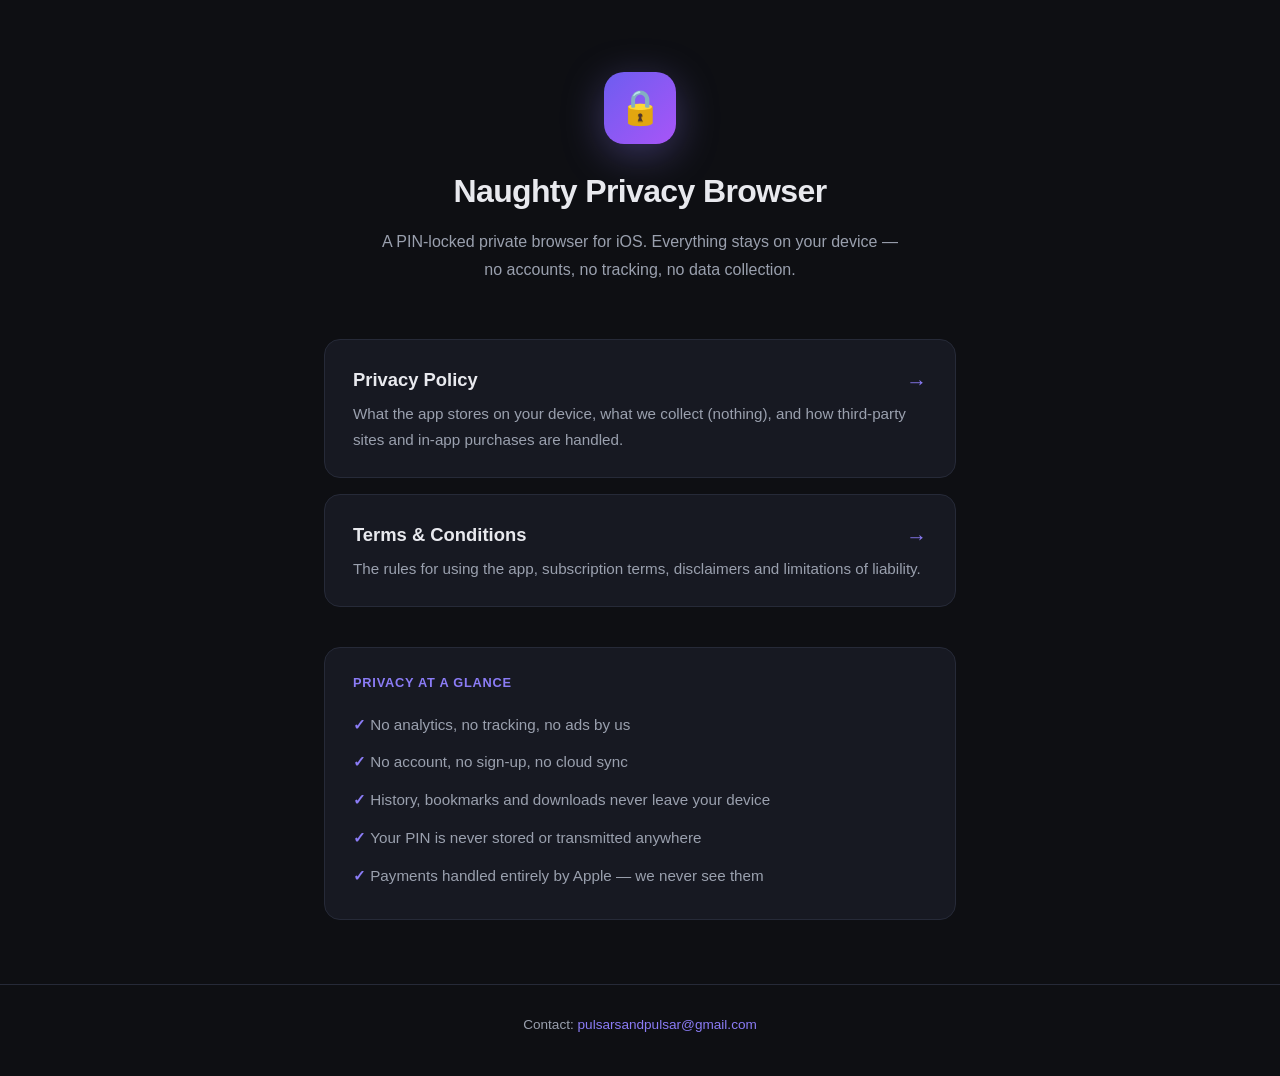
==== index.html @ d6dca923 "Create index.html" ====
<!DOCTYPE html>
<html lang="en">
<head>
<meta charset="UTF-8">
<meta name="viewport" content="width=device-width, initial-scale=1.0">
<meta name="description" content="Naughty Privacy Browser — legal information, privacy policy and terms &amp; conditions.">
<title>Naughty Privacy Browser — Legal</title>
<style>
    :root {
        --bg: #0e0f13;
        --card: #171922;
        --text: #e8e9ee;
        --muted: #9aa0ae;
        --accent: #8b7cf6;
        --border: #262a38;
    }
    * { margin: 0; padding: 0; box-sizing: border-box; }
    body {
        font-family: -apple-system, BlinkMacSystemFont, "Segoe UI", Roboto, Helvetica, Arial, sans-serif;
        background: var(--bg);
        color: var(--text);
        line-height: 1.7;
        min-height: 100vh;
        display: flex;
        flex-direction: column;
    }
    header {
        text-align: center;
        padding: 72px 24px 40px;
    }
    .lock-badge {
        display: inline-flex;
        align-items: center;
        justify-content: center;
        width: 72px;
        height: 72px;
        border-radius: 20px;
        background: linear-gradient(135deg, #6d5df0, #a855f7);
        font-size: 34px;
        margin-bottom: 20px;
        box-shadow: 0 10px 40px rgba(139, 124, 246, 0.35);
    }
    h1 { font-size: 2rem; font-weight: 700; letter-spacing: -0.02em; }
    header p { color: var(--muted); margin-top: 10px; max-width: 520px; margin-left: auto; margin-right: auto; }
    main {
        flex: 1;
        width: 100%;
        max-width: 680px;
        margin: 0 auto;
        padding: 0 24px 64px;
    }
    .cards { display: grid; gap: 16px; margin-top: 16px; }
    .card {
        display: block;
        background: var(--card);
        border: 1px solid var(--border);
        border-radius: 16px;
        padding: 24px 28px;
        text-decoration: none;
        color: var(--text);
        transition: transform 0.15s ease, border-color 0.15s ease;
    }
    .card:hover { transform: translateY(-2px); border-color: var(--accent); }
    .card h2 { font-size: 1.15rem; margin-bottom: 6px; }
    .card p { color: var(--muted); font-size: 0.95rem; }
    .card .arrow { float: right; color: var(--accent); font-size: 1.3rem; }
    .highlights {
        margin-top: 40px;
        background: var(--card);
        border: 1px solid var(--border);
        border-radius: 16px;
        padding: 24px 28px;
    }
    .highlights h3 { font-size: 1rem; margin-bottom: 12px; color: var(--accent); text-transform: uppercase; letter-spacing: 0.06em; font-size: 0.8rem; }
    .highlights ul { list-style: none; }
    .highlights li { padding: 6px 0; color: var(--muted); font-size: 0.95rem; }
    .highlights li::before { content: "✓  "; color: var(--accent); font-weight: 700; }
    footer {
        text-align: center;
        padding: 28px 24px 40px;
        color: var(--muted);
        font-size: 0.85rem;
        border-top: 1px solid var(--border);
    }
    footer a { color: var(--accent); text-decoration: none; }
</style>
</head>
<body>
<header>
    <div class="lock-badge">🔒</div>
    <h1>Naughty Privacy Browser</h1>
    <p>A PIN-locked private browser for iOS. Everything stays on your device — no accounts, no tracking, no data collection.</p>
</header>

<main>
    <div class="cards">
        <a class="card" href="privacy.html">
            <span class="arrow">→</span>
            <h2>Privacy Policy</h2>
            <p>What the app stores on your device, what we collect (nothing), and how third-party sites and in-app purchases are handled.</p>
        </a>
        <a class="card" href="terms.html">
            <span class="arrow">→</span>
            <h2>Terms &amp; Conditions</h2>
            <p>The rules for using the app, subscription terms, disclaimers and limitations of liability.</p>
        </a>
    </div>

    <div class="highlights">
        <h3>Privacy at a glance</h3>
        <ul>
            <li>No analytics, no tracking, no ads by us</li>
            <li>No account, no sign-up, no cloud sync</li>
            <li>History, bookmarks and downloads never leave your device</li>
            <li>Your PIN is never stored or transmitted anywhere</li>
            <li>Payments handled entirely by Apple — we never see them</li>
        </ul>
    </div>
</main>

<footer>
    <p>Contact: <a href="mailto:pulsarsandpulsar@gmail.com">pulsarsandpulsar@gmail.com</a></p>
</footer>
</body>
</html>
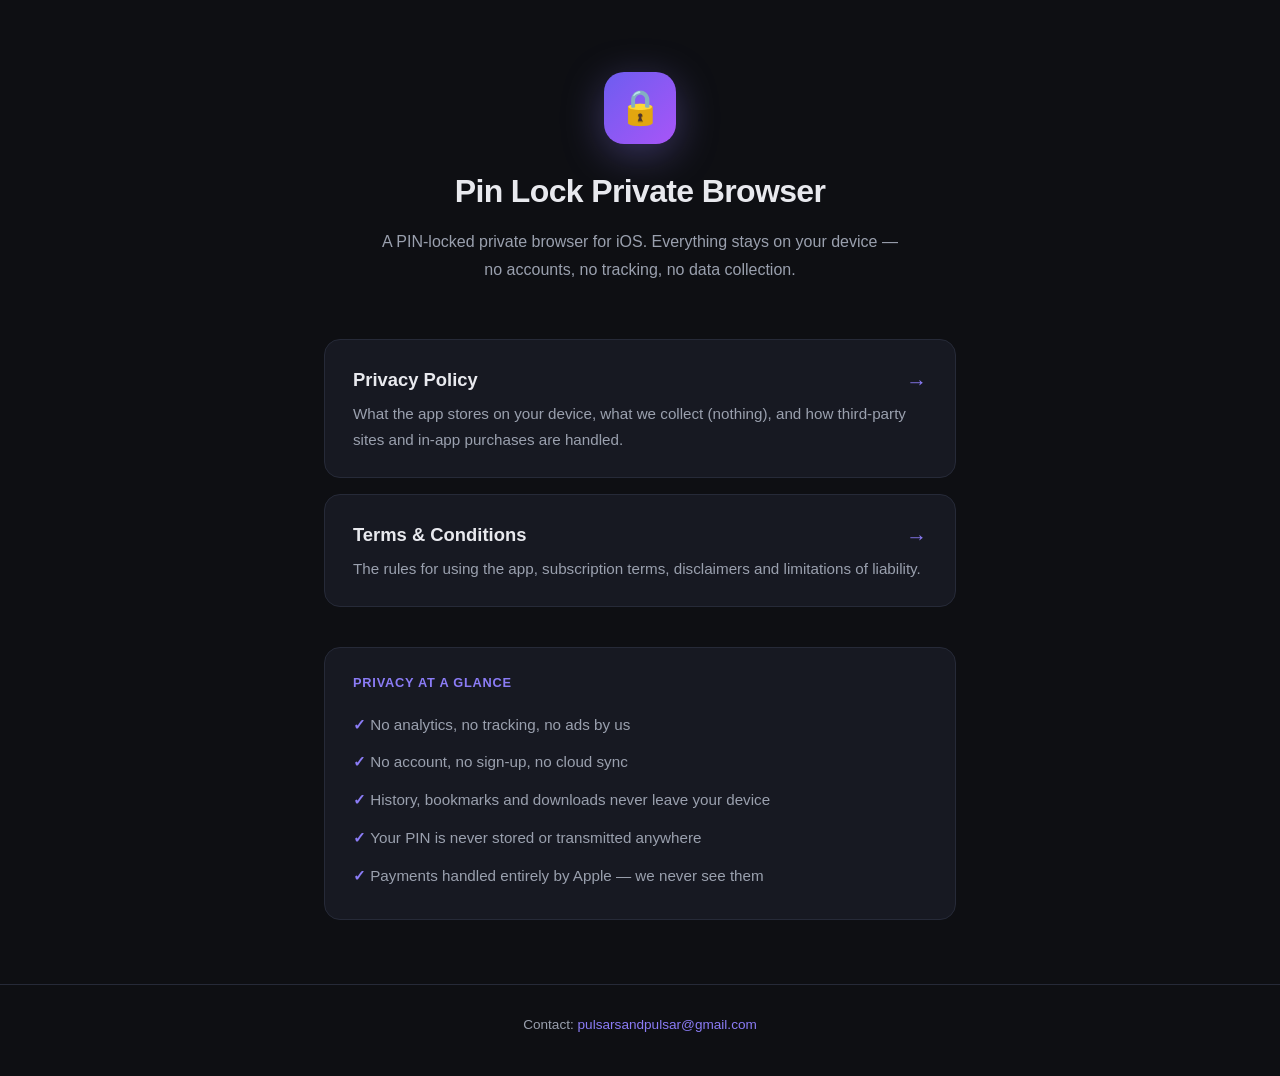
==== commit f5f756c5: "Update index.html" ====
--- a/index.html
+++ b/index.html
@@ -3,8 +3,8 @@
 <head>
 <meta charset="UTF-8">
 <meta name="viewport" content="width=device-width, initial-scale=1.0">
-<meta name="description" content="Naughty Privacy Browser — legal information, privacy policy and terms &amp; conditions.">
-<title>Naughty Privacy Browser — Legal</title>
+<meta name="description" content="Pin Lock Private Browser — legal information, privacy policy and terms &amp; conditions.">
+<title>Pin Lock Private Browser— Legal</title>
 <style>
     :root {
         --bg: #0e0f13;
@@ -88,7 +88,7 @@
 <body>
 <header>
     <div class="lock-badge">🔒</div>
-    <h1>Naughty Privacy Browser</h1>
+    <h1>Pin Lock Private Browser</h1>
     <p>A PIN-locked private browser for iOS. Everything stays on your device — no accounts, no tracking, no data collection.</p>
 </header>
 
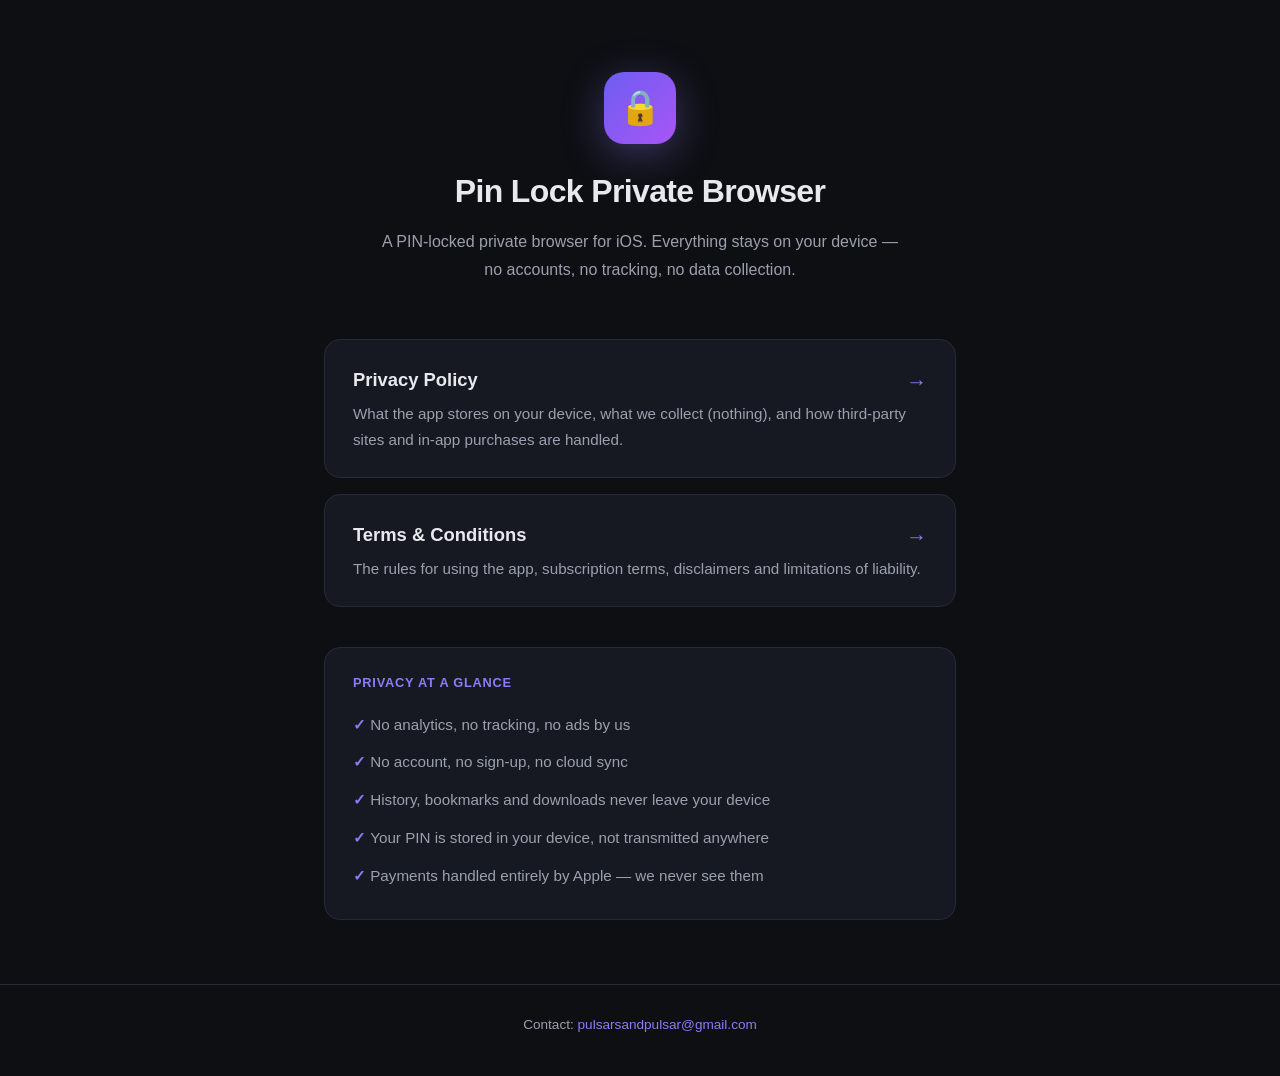
==== commit 854f67eb: "Update index.html" ====
--- a/index.html
+++ b/index.html
@@ -112,7 +112,7 @@
             <li>No analytics, no tracking, no ads by us</li>
             <li>No account, no sign-up, no cloud sync</li>
             <li>History, bookmarks and downloads never leave your device</li>
-            <li>Your PIN is never stored or transmitted anywhere</li>
+            <li>Your PIN is stored in your device, not transmitted anywhere</li>
             <li>Payments handled entirely by Apple — we never see them</li>
         </ul>
     </div>
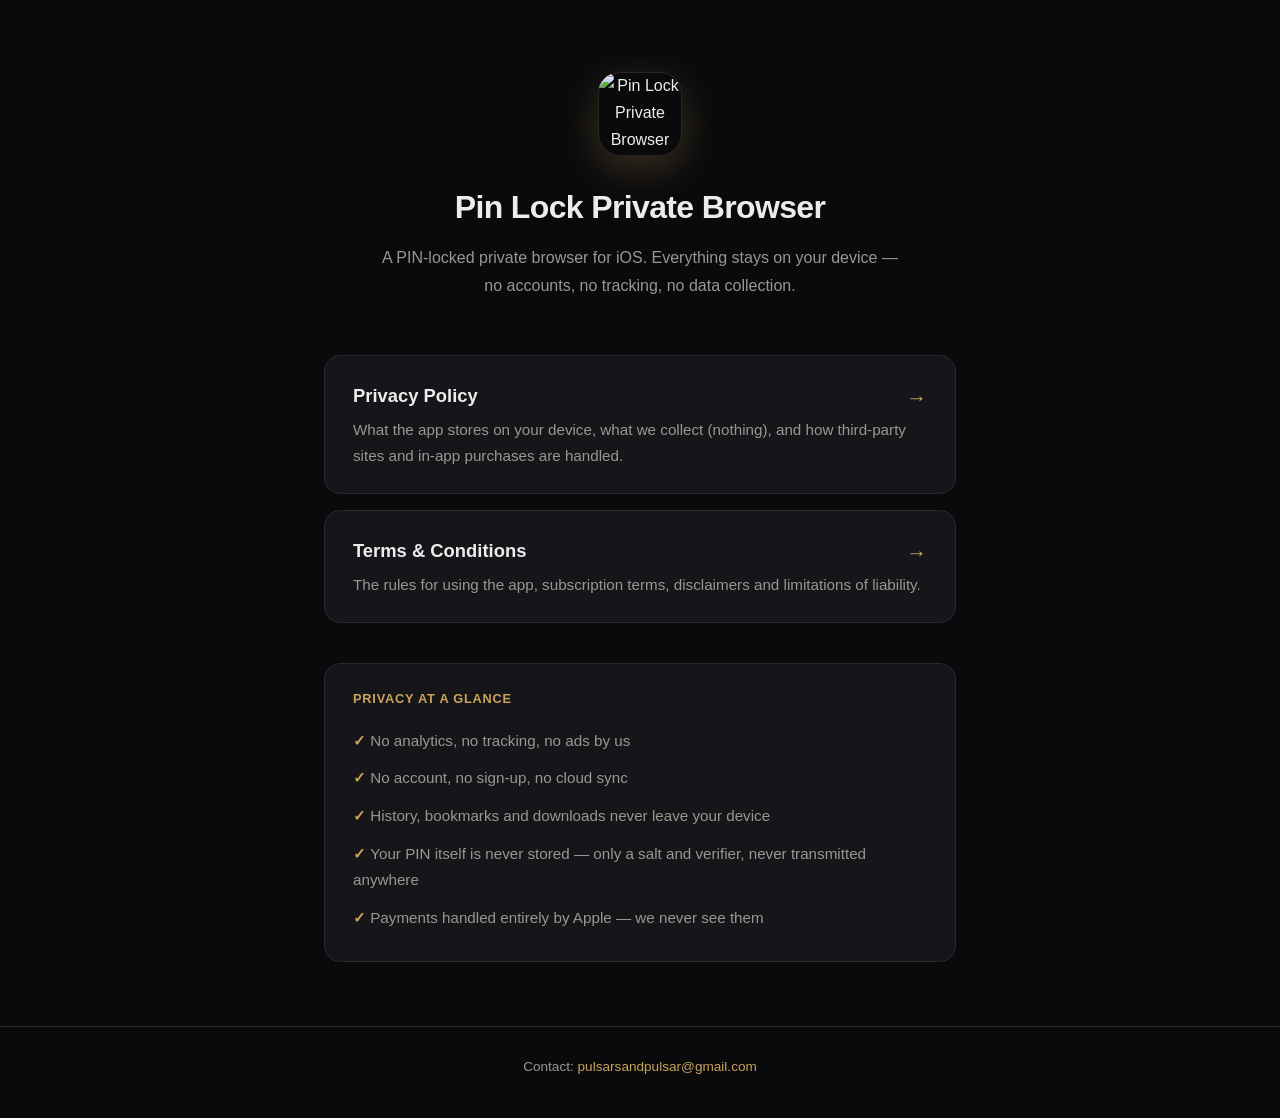
==== commit 7d2a00ef: "Add files via upload" ====
--- a/index.html
+++ b/index.html
@@ -3,16 +3,19 @@
 <head>
 <meta charset="UTF-8">
 <meta name="viewport" content="width=device-width, initial-scale=1.0">
+<meta name="theme-color" content="#0a0a0c">
 <meta name="description" content="Pin Lock Private Browser — legal information, privacy policy and terms &amp; conditions.">
-<title>Pin Lock Private Browser— Legal</title>
+<title>Pin Lock Private Browser — Legal</title>
+<link rel="icon" type="image/png" href="assets/favicon.png">
 <style>
     :root {
-        --bg: #0e0f13;
-        --card: #171922;
-        --text: #e8e9ee;
-        --muted: #9aa0ae;
-        --accent: #8b7cf6;
-        --border: #262a38;
+        --bg: #0a0a0c;
+        --card: #16161a;
+        --text: #ececec;
+        --muted: #9b968f;
+        --accent: #c9a35a;
+        --accent-bright: #e9c67e;
+        --border: #29292e;
     }
     * { margin: 0; padding: 0; box-sizing: border-box; }
     body {
@@ -28,18 +31,18 @@
         text-align: center;
         padding: 72px 24px 40px;
     }
-    .lock-badge {
+    .badge {
         display: inline-flex;
         align-items: center;
         justify-content: center;
-        width: 72px;
-        height: 72px;
-        border-radius: 20px;
-        background: linear-gradient(135deg, #6d5df0, #a855f7);
-        font-size: 34px;
-        margin-bottom: 20px;
-        box-shadow: 0 10px 40px rgba(139, 124, 246, 0.35);
+        width: 84px;
+        height: 84px;
+        border-radius: 22px;
+        overflow: hidden;
+        margin-bottom: 24px;
+        box-shadow: 0 12px 40px rgba(201, 163, 90, 0.25), 0 0 0 1px rgba(201, 163, 90, 0.18) inset;
     }
+    .badge img { width: 100%; height: 100%; display: block; }
     h1 { font-size: 2rem; font-weight: 700; letter-spacing: -0.02em; }
     header p { color: var(--muted); margin-top: 10px; max-width: 520px; margin-left: auto; margin-right: auto; }
     main {
@@ -71,7 +74,7 @@
         border-radius: 16px;
         padding: 24px 28px;
     }
-    .highlights h3 { font-size: 1rem; margin-bottom: 12px; color: var(--accent); text-transform: uppercase; letter-spacing: 0.06em; font-size: 0.8rem; }
+    .highlights h3 { margin-bottom: 12px; color: var(--accent); text-transform: uppercase; letter-spacing: 0.06em; font-size: 0.8rem; }
     .highlights ul { list-style: none; }
     .highlights li { padding: 6px 0; color: var(--muted); font-size: 0.95rem; }
     .highlights li::before { content: "✓  "; color: var(--accent); font-weight: 700; }
@@ -83,11 +86,12 @@
         border-top: 1px solid var(--border);
     }
     footer a { color: var(--accent); text-decoration: none; }
+    footer a:hover { color: var(--accent-bright); }
 </style>
 </head>
 <body>
 <header>
-    <div class="lock-badge">🔒</div>
+    <div class="badge"><img src="assets/icon-256.png" alt="Pin Lock Private Browser icon"></div>
     <h1>Pin Lock Private Browser</h1>
     <p>A PIN-locked private browser for iOS. Everything stays on your device — no accounts, no tracking, no data collection.</p>
 </header>
@@ -112,7 +116,7 @@
             <li>No analytics, no tracking, no ads by us</li>
             <li>No account, no sign-up, no cloud sync</li>
             <li>History, bookmarks and downloads never leave your device</li>
-            <li>Your PIN is stored in your device, not transmitted anywhere</li>
+            <li>Your PIN itself is never stored — only a salt and verifier, never transmitted anywhere</li>
             <li>Payments handled entirely by Apple — we never see them</li>
         </ul>
     </div>
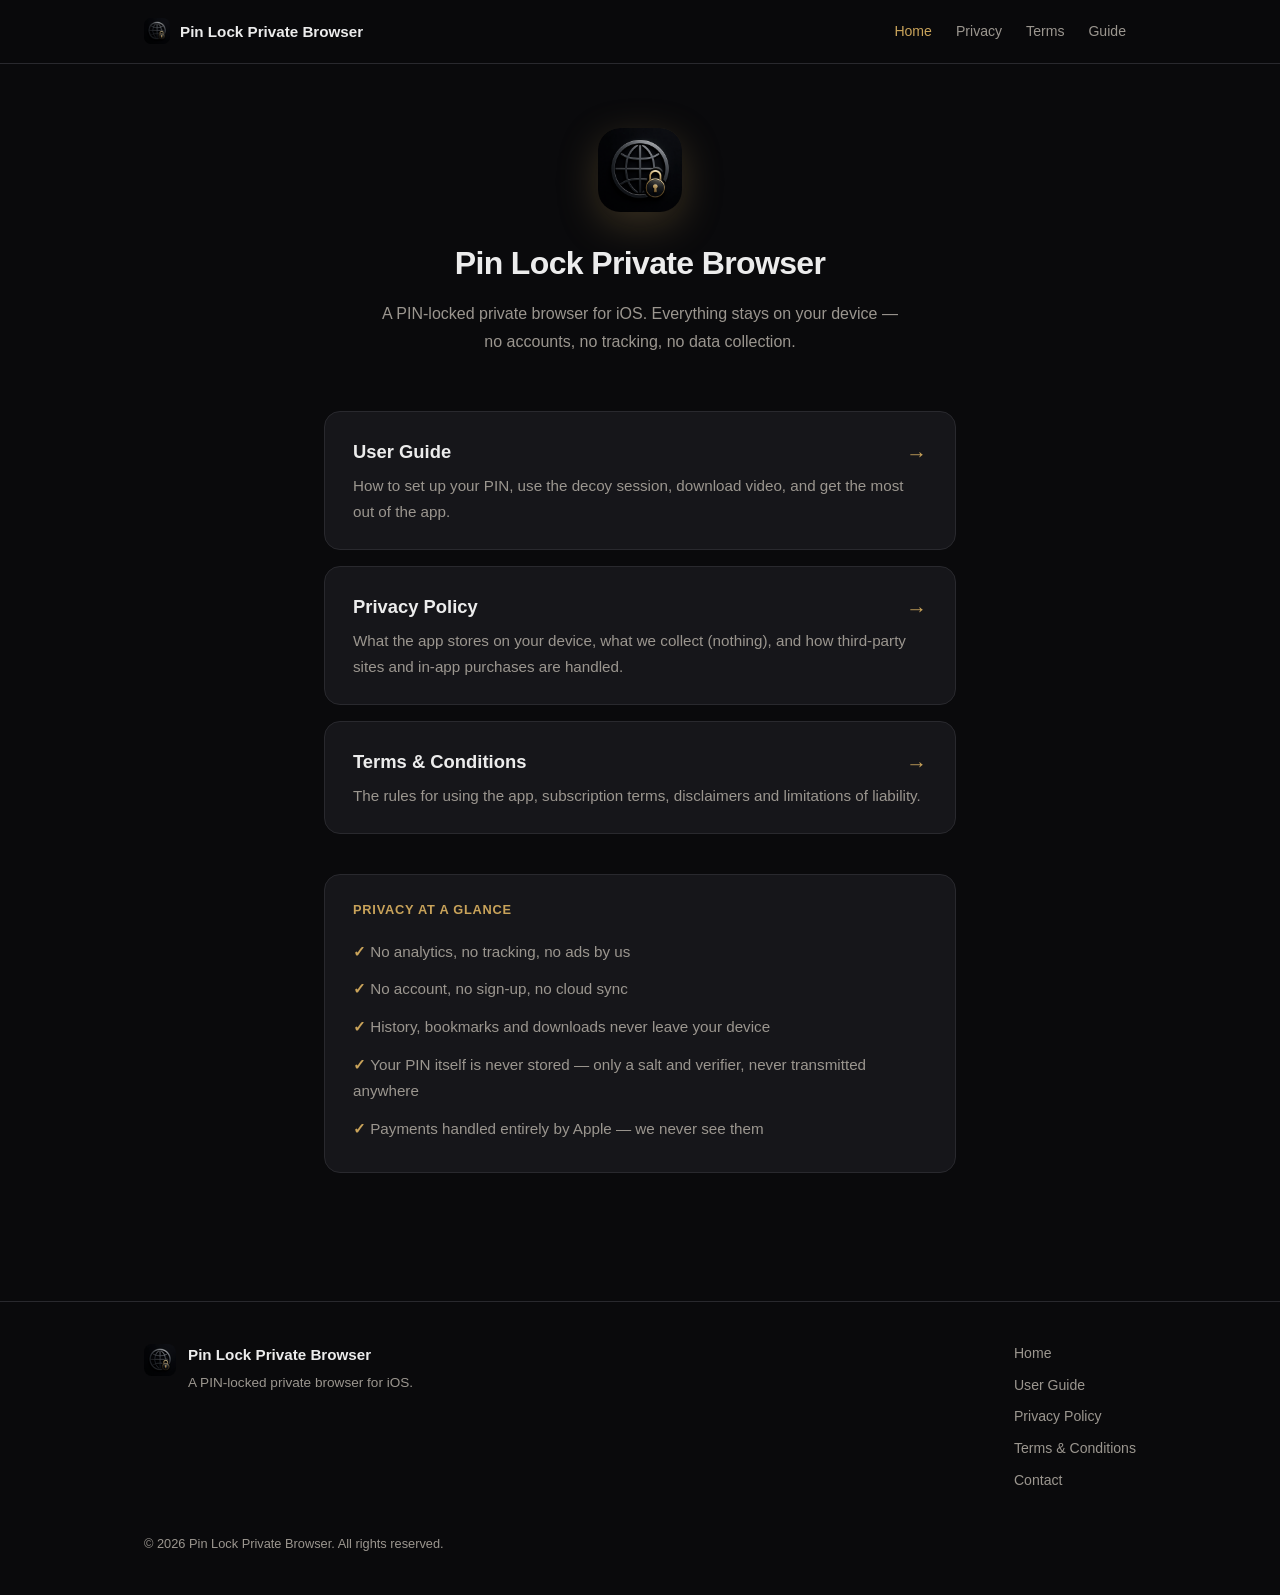
==== commit 066fb32b: "Add files via upload" ====
--- a/index.html
+++ b/index.html
@@ -4,100 +4,72 @@
 <meta charset="UTF-8">
 <meta name="viewport" content="width=device-width, initial-scale=1.0">
 <meta name="theme-color" content="#0a0a0c">
-<meta name="description" content="Pin Lock Private Browser — legal information, privacy policy and terms &amp; conditions.">
-<title>Pin Lock Private Browser — Legal</title>
-<link rel="icon" type="image/png" href="assets/favicon.png">
-<style>
-    :root {
-        --bg: #0a0a0c;
-        --card: #16161a;
-        --text: #ececec;
-        --muted: #9b968f;
-        --accent: #c9a35a;
-        --accent-bright: #e9c67e;
-        --border: #29292e;
-    }
-    * { margin: 0; padding: 0; box-sizing: border-box; }
-    body {
-        font-family: -apple-system, BlinkMacSystemFont, "Segoe UI", Roboto, Helvetica, Arial, sans-serif;
-        background: var(--bg);
-        color: var(--text);
-        line-height: 1.7;
-        min-height: 100vh;
-        display: flex;
-        flex-direction: column;
-    }
-    header {
-        text-align: center;
-        padding: 72px 24px 40px;
-    }
-    .badge {
-        display: inline-flex;
-        align-items: center;
-        justify-content: center;
-        width: 84px;
-        height: 84px;
-        border-radius: 22px;
-        overflow: hidden;
-        margin-bottom: 24px;
-        box-shadow: 0 12px 40px rgba(201, 163, 90, 0.25), 0 0 0 1px rgba(201, 163, 90, 0.18) inset;
-    }
-    .badge img { width: 100%; height: 100%; display: block; }
-    h1 { font-size: 2rem; font-weight: 700; letter-spacing: -0.02em; }
-    header p { color: var(--muted); margin-top: 10px; max-width: 520px; margin-left: auto; margin-right: auto; }
-    main {
-        flex: 1;
-        width: 100%;
-        max-width: 680px;
-        margin: 0 auto;
-        padding: 0 24px 64px;
-    }
-    .cards { display: grid; gap: 16px; margin-top: 16px; }
-    .card {
-        display: block;
-        background: var(--card);
-        border: 1px solid var(--border);
-        border-radius: 16px;
-        padding: 24px 28px;
-        text-decoration: none;
-        color: var(--text);
-        transition: transform 0.15s ease, border-color 0.15s ease;
-    }
-    .card:hover { transform: translateY(-2px); border-color: var(--accent); }
-    .card h2 { font-size: 1.15rem; margin-bottom: 6px; }
-    .card p { color: var(--muted); font-size: 0.95rem; }
-    .card .arrow { float: right; color: var(--accent); font-size: 1.3rem; }
-    .highlights {
-        margin-top: 40px;
-        background: var(--card);
-        border: 1px solid var(--border);
-        border-radius: 16px;
-        padding: 24px 28px;
-    }
-    .highlights h3 { margin-bottom: 12px; color: var(--accent); text-transform: uppercase; letter-spacing: 0.06em; font-size: 0.8rem; }
-    .highlights ul { list-style: none; }
-    .highlights li { padding: 6px 0; color: var(--muted); font-size: 0.95rem; }
-    .highlights li::before { content: "✓  "; color: var(--accent); font-weight: 700; }
-    footer {
-        text-align: center;
-        padding: 28px 24px 40px;
-        color: var(--muted);
-        font-size: 0.85rem;
-        border-top: 1px solid var(--border);
-    }
-    footer a { color: var(--accent); text-decoration: none; }
-    footer a:hover { color: var(--accent-bright); }
-</style>
+<title>Pin Lock Private Browser — Legal &amp; Support</title>
+<meta name="description" content="Pin Lock Private Browser — legal information, privacy policy, terms &amp; conditions, and the user guide.">
+
+<link rel="icon" type="image/png" sizes="32x32" href="assets/icon-32.png">
+<link rel="icon" type="image/png" sizes="16x16" href="assets/icon-16.png">
+<link rel="apple-touch-icon" href="assets/icon-180.png">
+<link rel="stylesheet" href="assets/styles.css">
+
+<meta property="og:type" content="website">
+<meta property="og:site_name" content="Pin Lock Private Browser">
+<meta property="og:title" content="Pin Lock Private Browser — Legal &amp; Support">
+<meta property="og:description" content="A PIN-locked private browser for iOS. Everything stays on your device — no accounts, no tracking, no data collection.">
+<meta property="og:image" content="https://pulsarsandpulsar-stack.github.io/Pin-Lock-Private-Browser/assets/icon-256.png">
+<meta property="og:url" content="https://pulsarsandpulsar-stack.github.io/Pin-Lock-Private-Browser/index.html">
+<meta name="twitter:card" content="summary">
+<meta name="twitter:title" content="Pin Lock Private Browser — Legal &amp; Support">
+<meta name="twitter:description" content="A PIN-locked private browser for iOS. Everything stays on your device — no accounts, no tracking, no data collection.">
+<meta name="twitter:image" content="https://pulsarsandpulsar-stack.github.io/Pin-Lock-Private-Browser/assets/icon-256.png">
+
+<script type="application/ld+json">
+{
+  "@context": "https://schema.org",
+  "@type": "SoftwareApplication",
+  "name": "Pin Lock Private Browser",
+  "operatingSystem": "iOS",
+  "applicationCategory": "UtilitiesApplication",
+  "url": "https://pulsarsandpulsar-stack.github.io/Pin-Lock-Private-Browser/index.html",
+  "image": "https://pulsarsandpulsar-stack.github.io/Pin-Lock-Private-Browser/assets/icon-256.png",
+  "description": "A PIN-locked private browser for iOS. Everything stays on your device — no accounts, no tracking, no data collection.",
+  "offers": [
+    { "@type": "Offer", "name": "Pro Monthly", "price": "0.99", "priceCurrency": "USD", "category": "subscription" },
+    { "@type": "Offer", "name": "Pro Yearly", "price": "7.99", "priceCurrency": "USD", "category": "subscription" }
+  ]
+}
+</script>
 </head>
 <body>
-<header>
+
+<header class="site-header">
+    <div class="header-inner">
+        <a class="brand" href="index.html">
+            <img src="assets/icon-32.png" alt="">
+            <span>Pin Lock Private Browser</span>
+        </a>
+        <nav class="site-nav" aria-label="Primary">
+            <a href="index.html" aria-current="page">Home</a>
+            <a href="privacy.html">Privacy</a>
+            <a href="terms.html">Terms</a>
+            <a href="guide.html">Guide</a>
+        </nav>
+    </div>
+</header>
+
+<div class="hero">
     <div class="badge"><img src="assets/icon-256.png" alt="Pin Lock Private Browser icon"></div>
     <h1>Pin Lock Private Browser</h1>
     <p>A PIN-locked private browser for iOS. Everything stays on your device — no accounts, no tracking, no data collection.</p>
-</header>
+</div>
 
-<main>
+<main class="home">
     <div class="cards">
+        <a class="card" href="guide.html">
+            <span class="arrow">→</span>
+            <h2>User Guide</h2>
+            <p>How to set up your PIN, use the decoy session, download video, and get the most out of the app.</p>
+        </a>
         <a class="card" href="privacy.html">
             <span class="arrow">→</span>
             <h2>Privacy Policy</h2>
@@ -122,8 +94,26 @@
     </div>
 </main>
 
-<footer>
-    <p>Contact: <a href="mailto:pulsarsandpulsar@gmail.com">pulsarsandpulsar@gmail.com</a></p>
+<footer class="site-footer">
+    <div class="footer-inner">
+        <div class="footer-brand">
+            <img src="assets/icon-32.png" alt="">
+            <div>
+                <strong>Pin Lock Private Browser</strong>
+                <p>A PIN-locked private browser for iOS.</p>
+            </div>
+        </div>
+        <nav class="footer-links" aria-label="Footer">
+            <a href="index.html">Home</a>
+            <a href="guide.html">User Guide</a>
+            <a href="privacy.html">Privacy Policy</a>
+            <a href="terms.html">Terms &amp; Conditions</a>
+            <a href="mailto:pulsarsandpulsar@gmail.com">Contact</a>
+        </nav>
+    </div>
+    <p class="copyright">© <span id="copyright-year">2026</span> Pin Lock Private Browser. All rights reserved.</p>
 </footer>
+
+<script src="assets/script.js"></script>
 </body>
 </html>
--- a/assets/styles.css
+++ b/assets/styles.css
@@ -0,0 +1,396 @@
+/* Pin Lock Private Browser — shared site styles */
+
+:root {
+    --bg: #0a0a0c;
+    --card: #16161a;
+    --text: #ececec;
+    --muted: #9b968f;
+    --accent: #c9a35a;
+    --accent-bright: #e9c67e;
+    --border: #29292e;
+    --header-h: 64px;
+}
+
+* { margin: 0; padding: 0; box-sizing: border-box; }
+
+html { scroll-behavior: smooth; scroll-padding-top: calc(var(--header-h) + 16px); }
+
+body {
+    font-family: -apple-system, BlinkMacSystemFont, "Segoe UI", Roboto, Helvetica, Arial, sans-serif;
+    background: var(--bg);
+    color: var(--text);
+    line-height: 1.7;
+    min-height: 100vh;
+    display: flex;
+    flex-direction: column;
+}
+
+a { color: var(--accent); }
+a:hover { color: var(--accent-bright); }
+
+/* ---------- Header ---------- */
+
+.site-header {
+    position: sticky;
+    top: 0;
+    z-index: 50;
+    height: var(--header-h);
+    display: flex;
+    align-items: center;
+    background: rgba(10, 10, 12, 0.85);
+    backdrop-filter: saturate(140%) blur(10px);
+    -webkit-backdrop-filter: saturate(140%) blur(10px);
+    border-bottom: 1px solid var(--border);
+}
+
+.header-inner {
+    width: 100%;
+    max-width: 1040px;
+    margin: 0 auto;
+    padding: 0 24px;
+    display: flex;
+    align-items: center;
+    justify-content: space-between;
+    gap: 16px;
+}
+
+.brand {
+    display: flex;
+    align-items: center;
+    gap: 10px;
+    text-decoration: none;
+    color: var(--text);
+    font-weight: 600;
+    font-size: 0.95rem;
+    white-space: nowrap;
+}
+.brand img { width: 26px; height: 26px; border-radius: 7px; display: block; }
+
+.site-nav { display: flex; gap: 4px; flex-wrap: wrap; }
+.site-nav a {
+    color: var(--muted);
+    text-decoration: none;
+    font-size: 0.88rem;
+    padding: 8px 10px;
+    border-radius: 8px;
+    transition: color 0.15s ease, background 0.15s ease;
+}
+.site-nav a:hover { color: var(--text); background: var(--card); }
+.site-nav a[aria-current="page"] { color: var(--accent); }
+
+/* ---------- Footer ---------- */
+
+.site-footer {
+    border-top: 1px solid var(--border);
+    margin-top: 64px;
+}
+.footer-inner {
+    max-width: 1040px;
+    margin: 0 auto;
+    padding: 40px 24px 20px;
+    display: flex;
+    flex-wrap: wrap;
+    gap: 24px;
+    justify-content: space-between;
+}
+.footer-brand { display: flex; align-items: flex-start; gap: 12px; max-width: 340px; }
+.footer-brand img { width: 32px; height: 32px; border-radius: 8px; margin-top: 2px; }
+.footer-brand strong { display: block; font-size: 0.95rem; }
+.footer-brand p { color: var(--muted); font-size: 0.85rem; margin-top: 4px; }
+.footer-links { display: flex; flex-direction: column; gap: 8px; font-size: 0.88rem; }
+.footer-links a { color: var(--muted); text-decoration: none; }
+.footer-links a:hover { color: var(--accent); }
+.copyright {
+    max-width: 1040px;
+    margin: 0 auto;
+    padding: 20px 24px 40px;
+    color: var(--muted);
+    font-size: 0.8rem;
+}
+
+/* ---------- Homepage ---------- */
+
+.hero { text-align: center; padding: 64px 24px 40px; }
+.badge {
+    display: inline-flex;
+    align-items: center;
+    justify-content: center;
+    width: 84px;
+    height: 84px;
+    border-radius: 22px;
+    overflow: hidden;
+    margin-bottom: 24px;
+    box-shadow: 0 12px 40px rgba(201, 163, 90, 0.25), 0 0 0 1px rgba(201, 163, 90, 0.18) inset;
+}
+.badge img { width: 100%; height: 100%; display: block; }
+.hero h1 { font-size: 2rem; font-weight: 700; letter-spacing: -0.02em; }
+.hero p { color: var(--muted); margin-top: 10px; max-width: 520px; margin-left: auto; margin-right: auto; }
+
+main.home {
+    flex: 1;
+    width: 100%;
+    max-width: 680px;
+    margin: 0 auto;
+    padding: 0 24px 64px;
+}
+.cards { display: grid; gap: 16px; margin-top: 16px; }
+.card {
+    display: block;
+    background: var(--card);
+    border: 1px solid var(--border);
+    border-radius: 16px;
+    padding: 24px 28px;
+    text-decoration: none;
+    color: var(--text);
+    transition: transform 0.15s ease, border-color 0.15s ease;
+}
+.card:hover { transform: translateY(-2px); border-color: var(--accent); }
+.card h2 { font-size: 1.15rem; margin-bottom: 6px; }
+.card p { color: var(--muted); font-size: 0.95rem; }
+.card .arrow { float: right; color: var(--accent); font-size: 1.3rem; }
+.highlights {
+    margin-top: 40px;
+    background: var(--card);
+    border: 1px solid var(--border);
+    border-radius: 16px;
+    padding: 24px 28px;
+}
+.highlights h3 { margin-bottom: 12px; color: var(--accent); text-transform: uppercase; letter-spacing: 0.06em; font-size: 0.8rem; }
+.highlights ul { list-style: none; }
+.highlights li { padding: 6px 0; color: var(--muted); font-size: 0.95rem; }
+.highlights li::before { content: "✓  "; color: var(--accent); font-weight: 700; }
+
+/* ---------- Legal / guide pages (with table of contents) ---------- */
+
+.legal-layout {
+    flex: 1;
+    width: 100%;
+    max-width: 1040px;
+    margin: 0 auto;
+    padding: 40px 24px 64px;
+    display: grid;
+    grid-template-columns: 220px minmax(0, 720px);
+    gap: 48px;
+    align-items: start;
+}
+
+.toc {
+    position: sticky;
+    top: calc(var(--header-h) + 24px);
+}
+.toc-label {
+    text-transform: uppercase;
+    font-size: 0.72rem;
+    letter-spacing: 0.08em;
+    color: var(--accent);
+    margin-bottom: 12px;
+}
+.toc ol { list-style: none; display: flex; flex-direction: column; gap: 2px; }
+.toc a {
+    display: block;
+    color: var(--muted);
+    text-decoration: none;
+    font-size: 0.85rem;
+    line-height: 1.5;
+    padding: 4px 0 4px 12px;
+    border-left: 2px solid var(--border);
+}
+.toc a:hover { color: var(--text); }
+.toc a.active { color: var(--accent); border-left-color: var(--accent); }
+
+.legal-content h1 { font-size: 1.8rem; margin: 0 0 4px; letter-spacing: -0.02em; }
+.doc-meta { display: flex; align-items: center; gap: 10px; color: var(--muted); font-size: 0.9rem; margin-bottom: 32px; }
+.version-tag {
+    display: inline-block;
+    font-size: 0.72rem;
+    font-weight: 600;
+    color: var(--accent);
+    background: rgba(201, 163, 90, 0.12);
+    border: 1px solid rgba(201, 163, 90, 0.3);
+    border-radius: 999px;
+    padding: 2px 9px;
+}
+.legal-content h2 { font-size: 1.2rem; margin: 36px 0 10px; color: var(--accent); scroll-margin-top: calc(var(--header-h) + 16px); }
+.legal-content h3 { font-size: 1.02rem; margin: 22px 0 8px; color: var(--text); }
+.legal-content p, .legal-content li { color: var(--text); font-size: 1rem; margin-bottom: 12px; }
+.legal-content ul, .legal-content ol.steps { padding-left: 22px; margin-bottom: 12px; }
+.legal-content li { margin-bottom: 6px; }
+.caps { text-transform: uppercase; font-size: 0.92rem; letter-spacing: 0.01em; }
+
+.notice, .summary, .callout {
+    background: var(--card);
+    border: 1px solid var(--border);
+    border-left: 3px solid var(--accent);
+    border-radius: 12px;
+    padding: 18px 22px;
+    margin-bottom: 20px;
+}
+.notice p, .summary p, .callout p { margin: 0; }
+.notice p + p, .callout p + p { margin-top: 10px; }
+
+.mobile-toc { display: none; }
+
+@media (max-width: 860px) {
+    .legal-layout { grid-template-columns: 1fr; }
+    .toc { display: none; }
+    .mobile-toc {
+        display: block;
+        background: var(--card);
+        border: 1px solid var(--border);
+        border-radius: 12px;
+        padding: 4px 18px;
+        margin-bottom: 28px;
+    }
+    .mobile-toc summary {
+        cursor: pointer;
+        padding: 12px 0;
+        color: var(--accent);
+        font-size: 0.85rem;
+        text-transform: uppercase;
+        letter-spacing: 0.06em;
+        font-weight: 600;
+    }
+    .mobile-toc ol { list-style: none; padding-bottom: 12px; display: flex; flex-direction: column; gap: 8px; }
+    .mobile-toc a { color: var(--muted); text-decoration: none; font-size: 0.9rem; }
+}
+
+@media (max-width: 600px) {
+    .site-nav a { padding: 8px 8px; font-size: 0.84rem; }
+    .brand span { display: none; }
+}
+
+/* ---------- Guide: quick-start cards ---------- */
+
+.quickstart {
+    width: 100%;
+    max-width: 1040px;
+    margin: 0 auto;
+    padding: 48px 24px 8px;
+}
+.quickstart-head { text-align: center; margin-bottom: 28px; }
+.quickstart-head h1 { font-size: 1.8rem; letter-spacing: -0.02em; margin-bottom: 8px; }
+.quickstart-head p { color: var(--muted); max-width: 480px; margin: 0 auto; }
+
+.quickstart-grid {
+    display: grid;
+    grid-template-columns: repeat(auto-fit, minmax(220px, 1fr));
+    gap: 16px;
+}
+.qs-card {
+    background: var(--card);
+    border: 1px solid var(--border);
+    border-radius: 16px;
+    padding: 20px 22px;
+    transition: opacity 0.5s ease, transform 0.5s ease, border-color 0.15s ease;
+}
+.qs-card:hover { border-color: var(--accent); }
+.quickstart-grid.anim-ready .qs-card { opacity: 0; transform: translateY(14px); }
+.quickstart-grid.anim-ready .qs-card:nth-child(1) { transition-delay: .02s; }
+.quickstart-grid.anim-ready .qs-card:nth-child(2) { transition-delay: .09s; }
+.quickstart-grid.anim-ready .qs-card:nth-child(3) { transition-delay: .16s; }
+.quickstart-grid.anim-ready .qs-card:nth-child(4) { transition-delay: .23s; }
+.quickstart-grid.anim-ready .qs-card:nth-child(5) { transition-delay: .30s; }
+.quickstart-grid.anim-ready .qs-card:nth-child(6) { transition-delay: .37s; }
+.quickstart-grid.in-view .qs-card { opacity: 1; transform: translateY(0); }
+
+.qs-icon {
+    width: 38px;
+    height: 38px;
+    border-radius: 10px;
+    background: rgba(201, 163, 90, 0.12);
+    color: var(--accent);
+    display: flex;
+    align-items: center;
+    justify-content: center;
+    margin-bottom: 12px;
+}
+.qs-icon svg { width: 20px; height: 20px; }
+.qs-card h3 { font-size: 0.98rem; margin-bottom: 4px; }
+.qs-card p { color: var(--muted); font-size: 0.87rem; margin: 0; }
+
+.guide-more {
+    text-align: center;
+    color: var(--muted);
+    font-size: 0.88rem;
+    margin: 28px 0 8px;
+}
+
+/* ---------- Guide: full detail accordion ---------- */
+
+.accordion {
+    width: 100%;
+    max-width: 720px;
+    margin: 0 auto;
+    padding: 8px 24px 64px;
+}
+.accordion-controls {
+    display: flex;
+    justify-content: flex-end;
+    gap: 10px;
+    margin-bottom: 14px;
+}
+.accordion-controls button {
+    background: none;
+    border: 1px solid var(--border);
+    color: var(--muted);
+    border-radius: 8px;
+    padding: 6px 12px;
+    font-size: 0.8rem;
+    font-family: inherit;
+    cursor: pointer;
+    -webkit-appearance: none;
+}
+.accordion-controls button:hover { color: var(--text); border-color: var(--accent); }
+
+details.acc-item {
+    background: var(--card);
+    border: 1px solid var(--border);
+    border-radius: 14px;
+    margin-bottom: 12px;
+    overflow: hidden;
+    scroll-margin-top: calc(var(--header-h) + 16px);
+}
+details.acc-item summary {
+    list-style: none;
+    cursor: pointer;
+    padding: 18px 22px;
+    display: flex;
+    align-items: center;
+    justify-content: space-between;
+    gap: 12px;
+    font-weight: 600;
+    font-size: 1rem;
+    color: var(--text);
+}
+details.acc-item summary::-webkit-details-marker { display: none; }
+details.acc-item summary .acc-plus {
+    flex: none;
+    color: var(--accent);
+    font-size: 1.3rem;
+    line-height: 1;
+    transition: transform 0.2s ease;
+}
+details.acc-item[open] summary .acc-plus { transform: rotate(45deg); }
+details.acc-item .acc-body { padding: 0 22px 20px; }
+details.acc-item .acc-body p, details.acc-item .acc-body li { color: var(--text); font-size: 0.96rem; margin-bottom: 10px; }
+details.acc-item .acc-body ul { padding-left: 20px; }
+details.acc-item .acc-body h4 { font-size: 0.92rem; color: var(--accent); margin: 14px 0 4px; }
+
+@media (prefers-reduced-motion: reduce) {
+    .qs-card, details.acc-item summary .acc-plus { transition: none !important; }
+    .quickstart-grid.anim-ready .qs-card { opacity: 1; transform: none; }
+}
+
+/* ---------- Print ---------- */
+
+@media print {
+    .site-header, .site-footer, .toc, .mobile-toc, .badge, .card .arrow, .accordion-controls { display: none !important; }
+    html, body { background: #fff; color: #000; }
+    .legal-layout { grid-template-columns: 1fr; max-width: 100%; padding: 0; }
+    .legal-content h2, a { color: #000 !important; }
+    .notice, .summary, .callout, .card { background: #fff; border-color: #000; }
+    a[href^="http"]::after, a[href^="mailto"]::after { content: " (" attr(href) ")"; font-size: 0.78em; color: #444; }
+    details.acc-item { border: 1px solid #000; background: #fff; }
+    details.acc-item summary .acc-plus { display: none; }
+    details.acc-item .acc-body { display: block !important; }
+}
